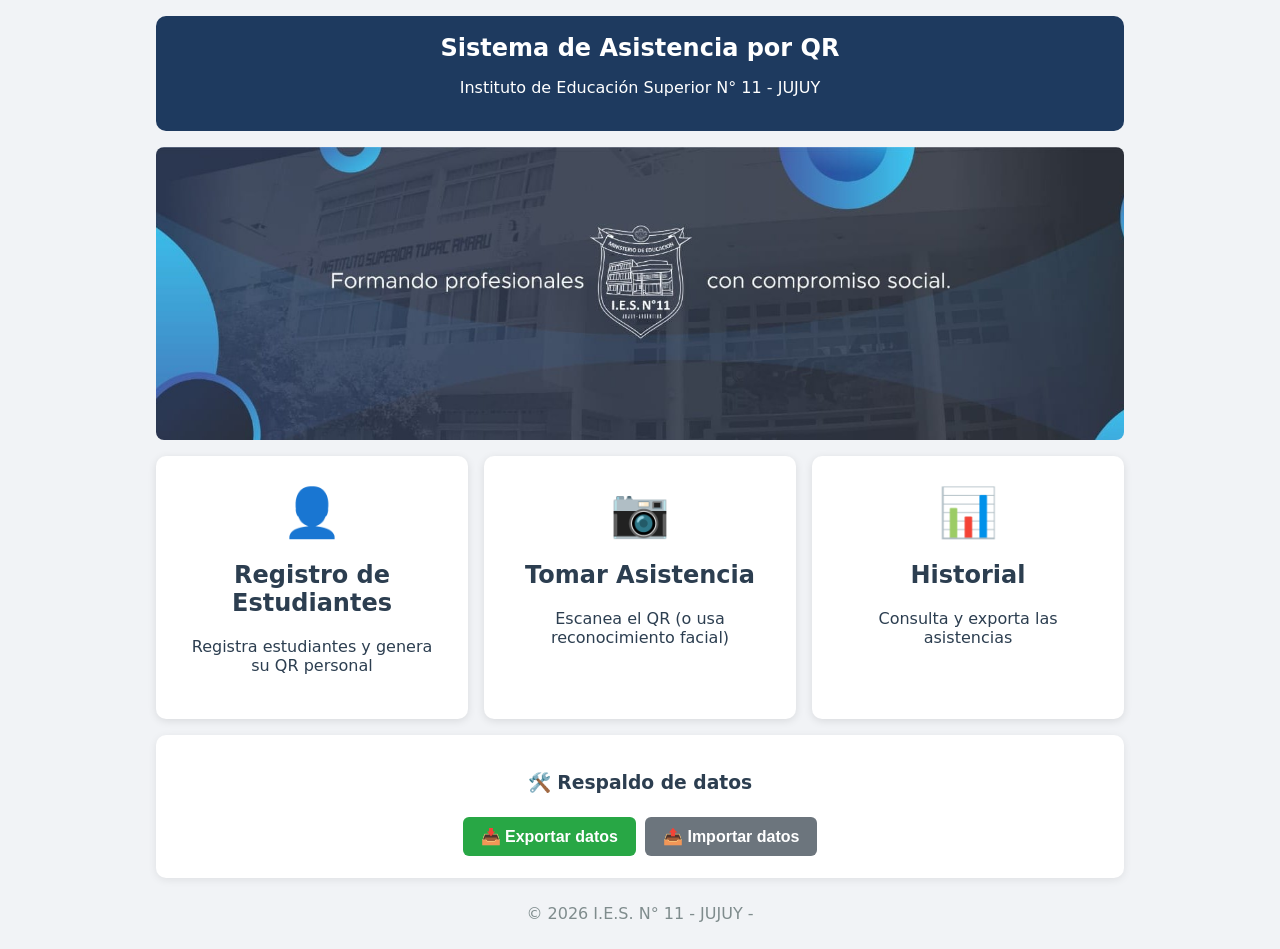
==== index.html @ f6f9e170 "Sistema de asistencia por QR" ====
<!DOCTYPE html>
<html lang="es">
<head>
  <meta charset="UTF-8">
  <meta name="viewport" content="width=device-width, initial-scale=1.0">
  <title>Sistema de Asistencia - I.E.S. N° 11</title>
  <link rel="stylesheet" href="css/style.css">
</head>
<body>
<div class="container">
  <header>
    <h1>Sistema de Asistencia por QR</h1>
    <p>Instituto de Educación Superior N° 11 - JUJUY</p>
  </header>

  <img src="portada.jpg" alt="Portada" onerror="this.style.display='none'"
       style="display:block;margin:0 auto 16px;max-width:100%;height:auto;border-radius:8px">

  <div class="menu-grid">
    <a class="menu-card" href="registro.html"><div class="icon">👤</div><h2>Registro de Estudiantes</h2><p>Registra estudiantes y genera su QR personal</p></a>
    <a class="menu-card" href="asistencia.html"><div class="icon">📷</div><h2>Tomar Asistencia</h2><p>Escanea el QR (o usa reconocimiento facial)</p></a>
    <a class="menu-card" href="historial.html"><div class="icon">📊</div><h2>Historial</h2><p>Consulta y exporta las asistencias</p></a>
  </div>

  <div class="card" style="text-align:center">
    <h3>🛠️ Respaldo de datos</h3>
    <button class="btn-verde" onclick="exportarDatos()">📥 Exportar datos</button>
    <input type="file" id="importFile" accept=".json" onchange="importarDatos(event)" style="display:none">
    <button class="btn-gris" onclick="$('importFile').click()">📤 Importar datos</button>
  </div>

  <footer>&copy; 2026 I.E.S. N° 11 - JUJUY -</footer>
</div>
<script src="js/db.js"></script>
</body>
</html>
---- css/style.css ----
*{box-sizing:border-box}
body{font-family:system-ui,"Segoe UI",Arial,sans-serif;margin:0;background:#f1f3f6;color:#2c3e50}
.container{max-width:1000px;margin:0 auto;padding:16px}
header{background:#1e3a5f;color:#fff;padding:18px;border-radius:10px;margin-bottom:16px;text-align:center}
header h1{margin:0 0 8px;font-size:1.5em}
nav a{color:#fff;margin:0 10px;text-decoration:none;font-weight:600}
nav a:hover{text-decoration:underline}
.card,.form-container,.estudiantes-registrados,.camera-section,.asistencia-resultados,.filtros,.historial-container{background:#fff;padding:18px;border-radius:10px;margin-bottom:16px;box-shadow:0 2px 8px rgba(0,0,0,.08)}
.form-group{margin-bottom:14px}
label{display:block;font-weight:600;margin-bottom:4px}
input,select{width:100%;padding:10px;border:1px solid #ccd;border-radius:6px;font-size:16px}
button{padding:10px 18px;border:0;border-radius:6px;font-size:16px;font-weight:600;cursor:pointer;background:#1e3a5f;color:#fff;margin:4px 2px}
.btn-verde{background:#28a745}.btn-gris{background:#6c757d}.btn-rojo{background:#c0392b}
button:disabled{background:#bbb;cursor:not-allowed}
.video-box{max-width:480px;margin:0 auto;background:#000;border-radius:10px;overflow:hidden}
.video-box video{width:100%;display:block}
.video-box video.espejo{transform:scaleX(-1)}
#estado{margin-top:12px;padding:16px;border-radius:8px;text-align:center;font-size:1.2em;font-weight:600}
.ok{background:#d4edda;color:#155724}.warn{background:#fff3cd;color:#856404}
.err{background:#f8d7da;color:#721c24}.info{background:#e2e3e5;color:#383d41}
table{width:100%;border-collapse:collapse}
th,td{padding:8px;border-bottom:1px solid #e3e6ea;text-align:left}
th{background:#f1f3f6}
.item{padding:10px;border-left:4px solid #1e3a5f;background:#f8f9fa;margin:8px 0;border-radius:6px;display:flex;justify-content:space-between;align-items:center;gap:8px;flex-wrap:wrap}
.qr-card{text-align:center;padding:16px;border:2px dashed #1e3a5f;border-radius:10px;margin-top:12px}
.qr-card img{width:220px;height:220px;image-rendering:pixelated}
.menu-grid{display:grid;grid-template-columns:repeat(auto-fit,minmax(240px,1fr));gap:16px;margin:16px 0}
.menu-card{background:#fff;padding:26px;border-radius:10px;text-align:center;box-shadow:0 2px 8px rgba(0,0,0,.1);text-decoration:none;color:inherit;border:2px solid transparent;transition:.2s}
.menu-card:hover{transform:translateY(-4px);border-color:#1e3a5f}
.menu-card .icon{font-size:3em}
.filtros{display:grid;grid-template-columns:repeat(auto-fit,minmax(200px,1fr));gap:12px;align-items:end}
footer{text-align:center;color:#7f8c8d;padding:10px}
@media print{body *{visibility:hidden}#qrResultado,#qrResultado *{visibility:visible}#qrResultado{position:absolute;left:0;top:0}#qrResultado button,#qrResultado a{display:none}}
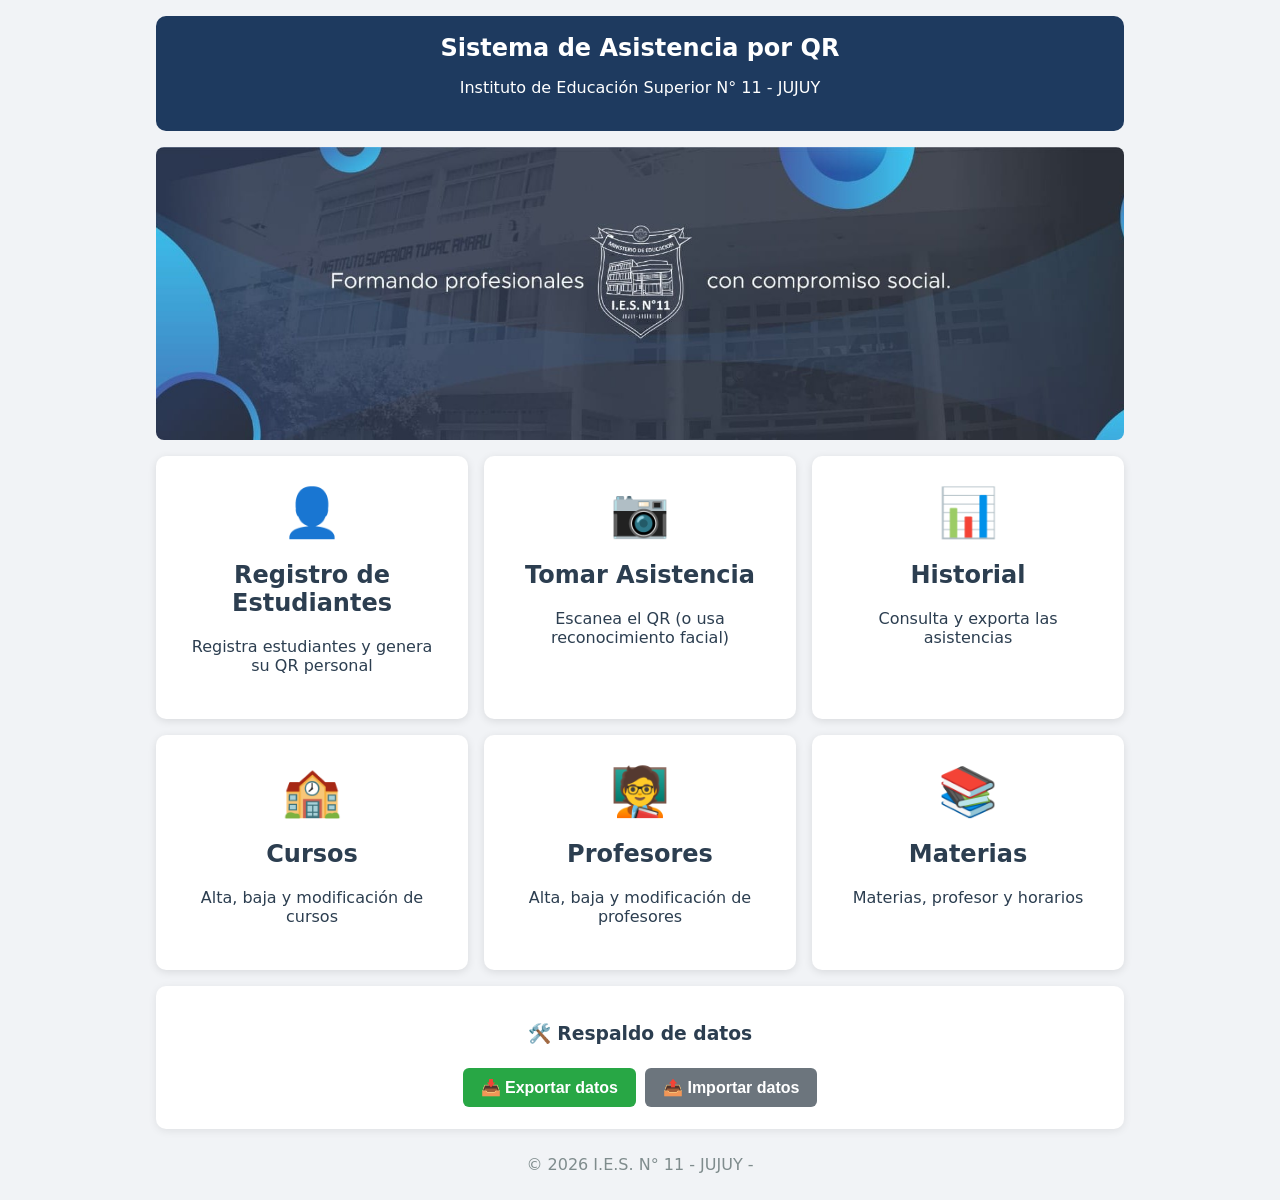
==== commit 060e0557: "Se agrego Curso/div , carrera , materias, profesor . CRUD para lo anterior, horario. ***Ver base de " ====
--- a/index.html
+++ b/index.html
@@ -20,6 +20,9 @@
     <a class="menu-card" href="registro.html"><div class="icon">👤</div><h2>Registro de Estudiantes</h2><p>Registra estudiantes y genera su QR personal</p></a>
     <a class="menu-card" href="asistencia.html"><div class="icon">📷</div><h2>Tomar Asistencia</h2><p>Escanea el QR (o usa reconocimiento facial)</p></a>
     <a class="menu-card" href="historial.html"><div class="icon">📊</div><h2>Historial</h2><p>Consulta y exporta las asistencias</p></a>
+    <a class="menu-card" href="cursos.html"><div class="icon">🏫</div><h2>Cursos</h2><p>Alta, baja y modificación de cursos</p></a>
+    <a class="menu-card" href="profesores.html"><div class="icon">🧑‍🏫</div><h2>Profesores</h2><p>Alta, baja y modificación de profesores</p></a>
+    <a class="menu-card" href="materias.html"><div class="icon">📚</div><h2>Materias</h2><p>Materias, profesor y horarios</p></a>
   </div>
 
   <div class="card" style="text-align:center">
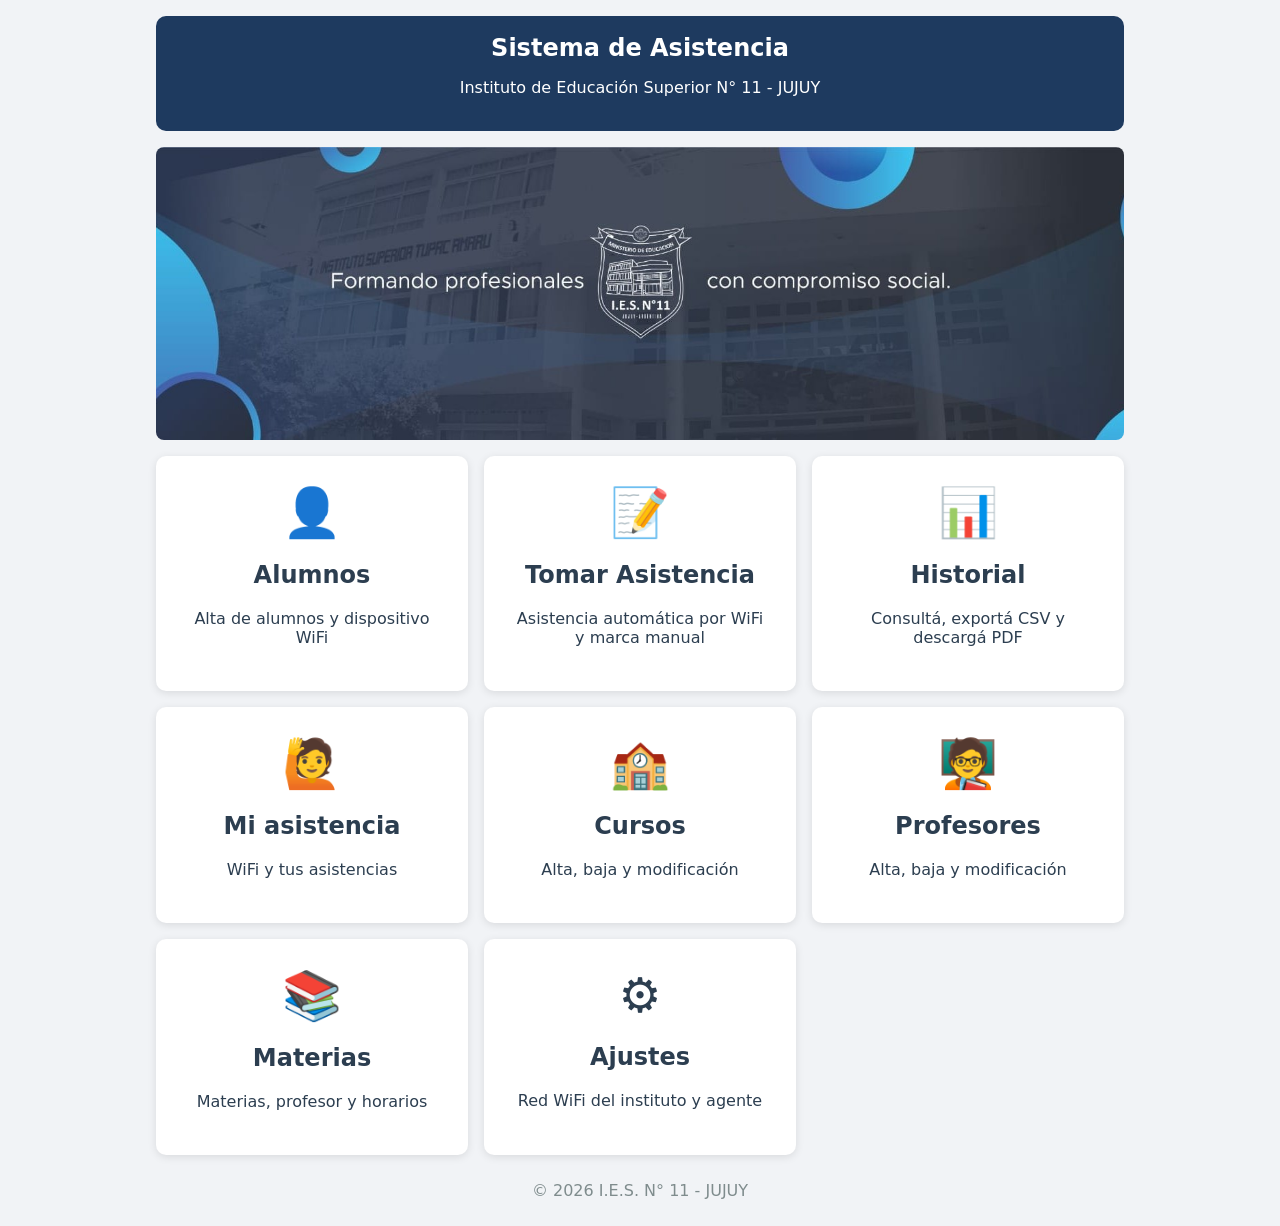
==== commit 2462f4b5: "Actualizacion : se quito QR y SE AGREGO CARGAR ALUMNO MANUAL COMO SEGUNDO METODO DE ASISTENCIA" ====
--- a/index.html
+++ b/index.html
@@ -9,31 +9,34 @@
 <body>
 <div class="container">
   <header>
-    <h1>Sistema de Asistencia por QR</h1>
+    <h1>Sistema de Asistencia</h1>
     <p>Instituto de Educación Superior N° 11 - JUJUY</p>
+    <nav id="nav"></nav>
   </header>
 
   <img src="portada.jpg" alt="Portada" onerror="this.style.display='none'"
        style="display:block;margin:0 auto 16px;max-width:100%;height:auto;border-radius:8px">
 
   <div class="menu-grid">
-    <a class="menu-card" href="registro.html"><div class="icon">👤</div><h2>Registro de Estudiantes</h2><p>Registra estudiantes y genera su QR personal</p></a>
-    <a class="menu-card" href="asistencia.html"><div class="icon">📷</div><h2>Tomar Asistencia</h2><p>Escanea el QR (o usa reconocimiento facial)</p></a>
-    <a class="menu-card" href="historial.html"><div class="icon">📊</div><h2>Historial</h2><p>Consulta y exporta las asistencias</p></a>
-    <a class="menu-card" href="cursos.html"><div class="icon">🏫</div><h2>Cursos</h2><p>Alta, baja y modificación de cursos</p></a>
-    <a class="menu-card" href="profesores.html"><div class="icon">🧑‍🏫</div><h2>Profesores</h2><p>Alta, baja y modificación de profesores</p></a>
-    <a class="menu-card" href="materias.html"><div class="icon">📚</div><h2>Materias</h2><p>Materias, profesor y horarios</p></a>
+    <a class="menu-card" data-roles="admin" href="registro.html"><div class="icon">👤</div><h2>Alumnos</h2><p>Alta de alumnos y dispositivo WiFi</p></a>
+    <a class="menu-card" data-roles="admin profesor" href="asistencia.html"><div class="icon">📝</div><h2>Tomar Asistencia</h2><p>Asistencia automática por WiFi y marca manual</p></a>
+    <a class="menu-card" data-roles="admin profesor" href="historial.html"><div class="icon">📊</div><h2>Historial</h2><p>Consultá, exportá CSV y descargá PDF</p></a>
+    <a class="menu-card" data-roles="alumno" href="alumno.html"><div class="icon">🙋</div><h2>Mi asistencia</h2><p>WiFi y tus asistencias</p></a>
+    <a class="menu-card" data-roles="admin" href="cursos.html"><div class="icon">🏫</div><h2>Cursos</h2><p>Alta, baja y modificación</p></a>
+    <a class="menu-card" data-roles="admin" href="profesores.html"><div class="icon">🧑‍🏫</div><h2>Profesores</h2><p>Alta, baja y modificación</p></a>
+    <a class="menu-card" data-roles="admin" href="materias.html"><div class="icon">📚</div><h2>Materias</h2><p>Materias, profesor y horarios</p></a>
+    <a class="menu-card" data-roles="admin" href="ajustes.html"><div class="icon">⚙️</div><h2>Ajustes</h2><p>Red WiFi del instituto y agente</p></a>
   </div>
-
-  <div class="card" style="text-align:center">
-    <h3>🛠️ Respaldo de datos</h3>
-    <button class="btn-verde" onclick="exportarDatos()">📥 Exportar datos</button>
-    <input type="file" id="importFile" accept=".json" onchange="importarDatos(event)" style="display:none">
-    <button class="btn-gris" onclick="$('importFile').click()">📤 Importar datos</button>
-  </div>
-
-  <footer>&copy; 2026 I.E.S. N° 11 - JUJUY -</footer>
+  <footer>&copy; 2026 I.E.S. N° 11 - JUJUY</footer>
 </div>
 <script src="js/db.js"></script>
+<script>
+  document.addEventListener('DOMContentLoaded', async () => {
+    const u = await iniciarPagina(['admin', 'profesor', 'alumno']);
+    document.querySelectorAll('[data-roles]').forEach(el => {
+      if (!el.dataset.roles.split(' ').includes(u.rol)) el.remove();
+    });
+  });
+</script>
 </body>
 </html>
--- a/css/style.css
+++ b/css/style.css
@@ -30,4 +30,8 @@
 .menu-card .icon{font-size:3em}
 .filtros{display:grid;grid-template-columns:repeat(auto-fit,minmax(200px,1fr));gap:12px;align-items:end}
 footer{text-align:center;color:#7f8c8d;padding:10px}
-@media print{body *{visibility:hidden}#qrResultado,#qrResultado *{visibility:visible}#qrResultado{position:absolute;left:0;top:0}#qrResultado button,#qrResultado a{display:none}}+@media print{body *{visibility:hidden}#qrResultado,#qrResultado *{visibility:visible}#qrResultado{position:absolute;left:0;top:0}#qrResultado button,#qrResultado a{display:none}}
+
+.hidden{display:none!important}
+.badge{display:inline-block;padding:2px 10px;border-radius:10px;font-size:.85em;font-weight:600;background:#e2e3e5}
+.badge.ok{background:#d4edda;color:#155724}.badge.err{background:#f8d7da;color:#721c24}
